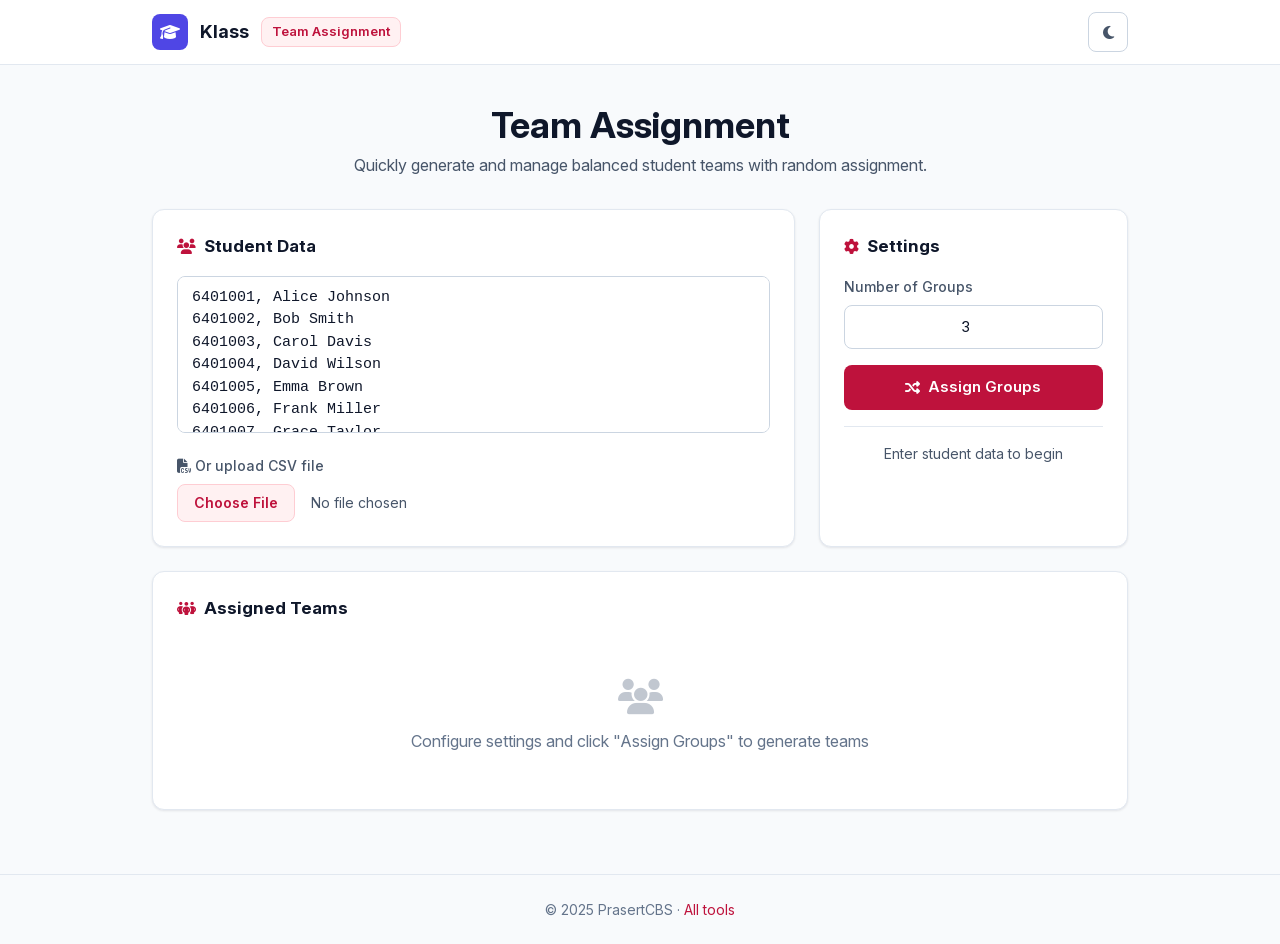
==== KAssignTeam.html @ cab0b7e5 "Give each app its own Office-style accent color - assets/accents.css: per-app overrides of the six a" ====
<!DOCTYPE html>
<html lang="en" data-app="kassignteam">
<head>
    <meta charset="UTF-8">
    <meta name="viewport" content="width=device-width, initial-scale=1.0">
    <title>Team Assignment – Klass</title>
    <meta name="theme-color" content="#4f46e5">
    <link rel="manifest" href="manifest.webmanifest">
    <link rel="icon" type="image/png" href="icons/favicon-64.png">
    <link rel="apple-touch-icon" href="icons/apple-touch-icon.png">
    <link rel="stylesheet" href="assets/fonts/inter.css">
    <link rel="stylesheet" href="assets/fontawesome/css/all.min.css">
    <link rel="stylesheet" href="assets/klass.css">
    <link rel="stylesheet" href="assets/accents.css">
    <script src="assets/tailwind.js"></script>
    <script src="assets/theme.js"></script>
    <style>
        .team-group {
            background-color: var(--surface-2);
            border: 1px solid var(--border);
            border-left: 3px solid var(--accent);
            border-radius: 0.75rem;
        }
        .name-card {
            background-color: var(--surface);
            border: 1px solid var(--border-strong);
            border-radius: 0.5rem;
            padding: 0.5rem 1rem;
            font-size: 0.875rem;
            line-height: 1.4;
            transition: all 0.3s ease;
        }
        .name-card.final {
            border-color: var(--accent-border);
        }
    </style>
</head>
<body class="font-sans min-h-screen flex flex-col">
    <nav class="k-nav">
        <div class="container mx-auto max-w-5xl px-6 h-16 flex items-center justify-between">
            <div class="flex items-center gap-3">
                <a href="index.html" class="flex items-center gap-3">
                    <div class="k-logo"><i class="fa-solid fa-graduation-cap"></i></div>
                    <span class="text-lg font-bold">Klass</span>
                </a>
                <span class="k-badge">Team Assignment</span>
            </div>
            <button id="themeToggle" class="k-btn k-btn-secondary k-btn-icon" aria-label="Toggle dark mode" title="Toggle dark mode">
                <i class="fa-solid fa-moon"></i>
            </button>
        </div>
    </nav>

    <header class="container mx-auto max-w-5xl px-6 pt-10 pb-8 text-center">
        <h1 class="text-3xl md:text-4xl font-bold mb-2">Team Assignment</h1>
        <p class="k-status text-base max-w-xl mx-auto">Quickly generate and manage balanced student teams with random assignment.</p>
    </header>

    <main class="flex-1 container mx-auto max-w-5xl px-6 pb-16">
        <div class="space-y-6">

            <div class="grid gap-6 lg:grid-cols-3">
                <div class="lg:col-span-2 k-card p-6">
                    <h2 class="k-card-title mb-4"><i class="fa-solid fa-users"></i>Student Data</h2>
                    <textarea id="studentText" rows="6" placeholder="Enter student data (ID, Name per line)...&#10;12345, John Doe&#10;67890, Jane Smith" class="k-input w-full resize-none font-mono">6401001, Alice Johnson
6401002, Bob Smith
6401003, Carol Davis
6401004, David Wilson
6401005, Emma Brown
6401006, Frank Miller
6401007, Grace Taylor
6401008, Henry Anderson
6401009, Ivy Thomas
6401010, Jack White</textarea>

                    <div class="mt-4">
                        <label for="fileInput" class="k-label block mb-2">
                            <i class="fa-solid fa-file-csv mr-1"></i>Or upload CSV file
                        </label>
                        <input type="file" id="fileInput" accept=".csv" class="k-file block w-full text-sm t-muted"/>
                    </div>
                </div>

                <div class="k-card p-6">
                    <h2 class="k-card-title mb-4"><i class="fa-solid fa-gear"></i>Settings</h2>

                    <div class="space-y-4">
                        <div>
                            <label for="groupCount" class="k-label block mb-2">Number of Groups</label>
                            <input type="number" id="groupCount" min="2" max="20" value="3" class="k-input w-full text-center">
                        </div>

                        <button id="assignBtn" onclick="randomizeGroups()" class="k-btn k-btn-primary w-full">
                            <i class="fa-solid fa-shuffle"></i>Assign Groups
                        </button>

                        <button id="downloadBtn" onclick="downloadCSV()" class="k-btn k-btn-secondary w-full hidden">
                            <i class="fa-solid fa-download"></i>Download CSV
                        </button>
                    </div>

                    <div id="statusBar" class="k-status mt-4 pt-4 text-center" style="border-top: 1px solid var(--border);" role="status">
                        Enter student data to begin
                    </div>
                </div>
            </div>

            <div class="k-card p-6">
                <h2 class="k-card-title mb-6"><i class="fa-solid fa-people-group"></i>Assigned Teams</h2>
                <div id="result" class="space-y-4">
                    <div class="text-center t-faint py-8">
                        <i class="fa-solid fa-users text-4xl mb-3 opacity-40"></i>
                        <p>Configure settings and click "Assign Groups" to generate teams</p>
                    </div>
                </div>
            </div>
        </div>
    </main>

    <footer class="k-footer">
        <div class="container mx-auto max-w-5xl px-6 py-6 text-center">
            <span>&copy; 2025 PrasertCBS &middot; <a href="index.html" class="t-accent hover:underline">All tools</a></span>
        </div>
    </footer>

    <script>
        let groups = [];
        let groupData = [];
        let students = [];

        document.getElementById('fileInput').addEventListener('change', function(e) {
            const file = e.target.files[0];
            if (!file) return;
            const reader = new FileReader();
            reader.onload = function(evt) {
                document.getElementById('studentText').value = evt.target.result;
            };
            reader.readAsText(file);
        });

        function parseInput() {
            const text = document.getElementById('studentText').value.trim();
            if (text) {
                const firstLine = text.split('\n')[0];
                const hasTabs = firstLine.includes('\t');
                const hasCommas = firstLine.includes(',');

                let parsedData = text
                    .split('\n')
                    .map(row => {
                        const separator = hasTabs ? '\t' : ',';
                        return row.split(separator).map(field => field.trim());
                    })
                    .filter(arr => arr.length >= 1 && arr[0]);

                if (parsedData.every(row => row.length === 1)) {
                    parsedData = parsedData.map((row, index) => [String(index + 1), row[0]]);
                } else {
                    parsedData = parsedData.filter(arr => arr.length >= 2 && arr[0] && arr[1]);
                }

                return parsedData;
            }
            return [];
        }

        function shuffleArray(array) {
            for (let i = array.length - 1; i > 0; i--) {
                const j = Math.floor(Math.random() * (i + 1));
                [array[i], array[j]] = [array[j], array[i]];
            }
        }

        function balancedGroups(studentsArr, nGroups) {
            let total = studentsArr.length;
            let baseSize = Math.floor(total / nGroups);
            let extras = total % nGroups;
            let result = [];
            let idx = 0;
            for (let g = 0; g < nGroups; g++) {
                let thisGroupSize = baseSize + (g < extras ? 1 : 0);
                let thisGroup = studentsArr.slice(idx, idx + thisGroupSize);
                result.push(thisGroup);
                idx += thisGroupSize;
            }
            return result;
        }

        function buildSkeleton(groupsCount, studentsArr) {
            let html = '';
            let balanced = balancedGroups(studentsArr, groupsCount);
            balanced.forEach((grp, i) => {
                html += `
                    <div class="team-group p-4">
                        <div class="flex items-center gap-3 mb-3">
                            <span class="text-lg font-bold t-accent">Group ${i + 1}</span>
                            <span class="k-status">${grp.length} members</span>
                        </div>
                        <div class="flex flex-wrap gap-2">`;
                grp.forEach((_, j) => {
                    html += `<div class="name-card" id="card-${i}-${j}">
                        <span class="t-faint">...</span>
                    </div>`;
                });
                html += `</div></div>`;
            });
            document.getElementById('result').innerHTML = html;
        }

        function animateCards(assignedGroups, studentsArr) {
            let cards = [];
            assignedGroups.forEach((grp, gi) => {
                grp.forEach((stu, si) => {
                    cards.push({gid: gi, sid: si, final: stu});
                });
            });
            cards.forEach((card, idx) => {
                let elem = document.getElementById(`card-${card.gid}-${card.sid}`);
                let duration = 1500 + Math.random() * 500;
                let interval = 75;
                let spins = setInterval(() => {
                    let randIdx = Math.floor(Math.random() * studentsArr.length);
                    elem.innerHTML = `<span class="t-muted">${studentsArr[randIdx][1]}</span><br><span class="text-xs t-faint">${studentsArr[randIdx][0]}</span>`;
                    elem.style.opacity = '0.7';
                }, interval);
                setTimeout(() => {
                    clearInterval(spins);
                    elem.innerHTML = `<span class="t-strong font-medium">${card.final[1]}</span><br><span class="text-xs t-faint">${card.final[0]}</span>`;
                    elem.style.opacity = '1';
                    elem.classList.add('final');
                }, duration);
            });
        }

        function setStatus(msg) {
            document.getElementById('statusBar').textContent = msg;
        }

        function randomizeGroups() {
            students = parseInput();
            const nGroups = parseInt(document.getElementById('groupCount').value, 10);
            if (!students.length) {
                setStatus('Please enter student data');
                return;
            }
            if (nGroups < 2) {
                setStatus('Minimum 2 groups required');
                return;
            }
            if (nGroups > students.length) {
                setStatus('More groups than students');
                return;
            }
            if (nGroups > 20) {
                setStatus('Maximum 20 groups allowed');
                return;
            }

            document.getElementById('assignBtn').disabled = true;
            setStatus('Assigning teams...');

            shuffleArray(students);
            groups = balancedGroups(students, nGroups);
            groupData = [];
            buildSkeleton(nGroups, students);

            setTimeout(() => animateCards(groups, students), 100);
            setTimeout(() => {
                groups.forEach((grp, i) => {
                    grp.forEach(stu => {
                        groupData.push({group: i + 1, id: stu[0], name: stu[1]});
                    });
                });
                document.getElementById('downloadBtn').classList.remove('hidden');
                document.getElementById('assignBtn').disabled = false;
                setStatus(`${students.length} students assigned to ${nGroups} teams`);
            }, 2200);
        }

        function downloadCSV() {
            if (!groupData.length) return;
            const rows = [['Group', 'ID', 'Name'], ...groupData.map(row => [row.group, row.id, row.name])];
            const csvContent = rows.map(row => row.join(',')).join('\n');
            const utf8BOM = '\uFEFF';
            const blob = new Blob([utf8BOM + csvContent], {type: 'text/csv'});
            const url = URL.createObjectURL(blob);
            const a = document.createElement('a');
            a.href = url;
            a.download = 'group_assignments.csv';
            a.click();
            URL.revokeObjectURL(url);
            setStatus('CSV downloaded');
        }
    </script>
    <script src="assets/app.js"></script>
</body>
</html>
---- assets/fonts/inter.css ----
@font-face {
    font-family: 'Inter';
    font-style: normal;
    font-weight: 100 900;
    font-display: swap;
    src: url('InterVariable.woff2') format('woff2');
}
---- assets/klass.css ----
/* Klass design system — shared tokens + components (light default, .dark on <html>) */

:root {
    --bg: #f8fafc;
    --surface: #ffffff;
    --surface-2: #f1f5f9;
    --text: #0f172a;
    --text-muted: #475569;
    --text-faint: #64748b;
    --border: #e2e8f0;
    --border-strong: #cbd5e1;
    --accent: #4f46e5;
    --accent-hover: #4338ca;
    --accent-fg: #4f46e5;
    --accent-soft: #eef2ff;
    --accent-border: #c7d2fe;
    --danger: #dc2626;
    --danger-soft: #fef2f2;
    --danger-border: #fecaca;
    --warning-fg: #92400e;
    --warning-soft: #fffbeb;
    --warning-border: #fde68a;
    --shadow-card: 0 1px 2px rgb(15 23 42 / 0.04), 0 1px 3px rgb(15 23 42 / 0.06);
    --ring: rgb(79 70 229 / 0.35);
}

html.dark {
    --bg: #020617;
    --surface: #0f172a;
    --surface-2: #1e293b;
    --text: #f1f5f9;
    --text-muted: #cbd5e1;
    --text-faint: #94a3b8;
    --border: #1e293b;
    --border-strong: #334155;
    --accent: #4f46e5;
    --accent-hover: #6366f1;
    --accent-fg: #a5b4fc;
    --accent-soft: rgb(99 102 241 / 0.15);
    --accent-border: rgb(129 140 248 / 0.35);
    --danger: #f87171;
    --danger-soft: rgb(220 38 38 / 0.12);
    --danger-border: rgb(248 113 113 / 0.35);
    --warning-fg: #fcd34d;
    --warning-soft: rgb(217 119 6 / 0.12);
    --warning-border: rgb(252 211 77 / 0.3);
    --shadow-card: 0 1px 2px rgb(0 0 0 / 0.4);
    --ring: rgb(165 180 252 / 0.4);
}

html {
    background-color: var(--bg);
}

body {
    background-color: var(--bg);
    color: var(--text);
    font-size: 16px;
    line-height: 1.6;
    -webkit-font-smoothing: antialiased;
    transition: background-color 0.2s ease, color 0.2s ease;
}

::selection {
    background: var(--accent);
    color: #ffffff;
}

:focus-visible {
    outline: 2px solid var(--accent);
    outline-offset: 2px;
}

/* ---- Layout chrome ---- */

.k-nav {
    border-bottom: 1px solid var(--border);
    background-color: var(--surface);
}

.k-footer {
    border-top: 1px solid var(--border);
    color: var(--text-faint);
    font-size: 0.875rem;
}

.k-logo {
    width: 2.25rem;
    height: 2.25rem;
    border-radius: 0.5rem;
    background-color: var(--accent);
    color: #ffffff;
    display: flex;
    align-items: center;
    justify-content: center;
    flex: none;
}

/* ---- Cards ---- */

.k-card {
    background-color: var(--surface);
    border: 1px solid var(--border);
    border-radius: 0.75rem;
    box-shadow: var(--shadow-card);
}

.k-card-title {
    font-size: 1.0625rem;
    font-weight: 700;
    color: var(--text);
    display: flex;
    align-items: center;
    gap: 0.5rem;
}

.k-card-title .fa-solid {
    color: var(--accent-fg);
    font-size: 0.9375rem;
}

/* ---- Buttons ---- */

.k-btn {
    display: inline-flex;
    align-items: center;
    justify-content: center;
    gap: 0.5rem;
    font-weight: 600;
    font-size: 0.9375rem;
    border-radius: 0.5rem;
    padding: 0.625rem 1rem;
    border: 1px solid transparent;
    cursor: pointer;
    transition: background-color 0.15s ease, border-color 0.15s ease, color 0.15s ease;
    white-space: nowrap;
}

.k-btn:disabled {
    opacity: 0.5;
    cursor: not-allowed;
}

.k-btn-primary {
    background-color: var(--accent);
    color: #ffffff;
}

.k-btn-primary:hover:not(:disabled) {
    background-color: var(--accent-hover);
}

.k-btn-secondary {
    background-color: var(--surface);
    border-color: var(--border-strong);
    color: var(--text-muted);
}

.k-btn-secondary:hover:not(:disabled) {
    background-color: var(--surface-2);
    color: var(--text);
}

.k-btn-danger {
    background-color: var(--danger-soft);
    border-color: var(--danger-border);
    color: var(--danger);
}

.k-btn-danger:hover:not(:disabled) {
    border-color: var(--danger);
}

.k-btn-icon {
    padding: 0.625rem;
    width: 2.5rem;
    height: 2.5rem;
}

/* ---- Forms ---- */

.k-input {
    background-color: var(--surface);
    border: 1px solid var(--border-strong);
    border-radius: 0.5rem;
    padding: 0.625rem 0.875rem;
    font-size: 0.9375rem;
    color: var(--text);
    transition: border-color 0.15s ease, box-shadow 0.15s ease;
}

.k-input::placeholder {
    color: var(--text-faint);
}

.k-input:focus {
    outline: none;
    border-color: var(--accent);
    box-shadow: 0 0 0 3px var(--ring);
}

.k-label {
    font-size: 0.875rem;
    font-weight: 500;
    color: var(--text-muted);
}

.k-check {
    width: 1rem;
    height: 1rem;
    accent-color: var(--accent);
}

.k-range {
    accent-color: var(--accent);
}

.k-file::file-selector-button {
    margin-right: 1rem;
    padding: 0.5rem 1rem;
    border-radius: 0.5rem;
    border: 1px solid var(--accent-border);
    background-color: var(--accent-soft);
    color: var(--accent-fg);
    font-size: 0.875rem;
    font-weight: 600;
    cursor: pointer;
    transition: background-color 0.15s ease;
}

/* ---- Small pieces ---- */

.k-badge {
    display: inline-flex;
    align-items: center;
    gap: 0.375rem;
    padding: 0.25rem 0.625rem;
    border-radius: 0.5rem;
    background-color: var(--accent-soft);
    border: 1px solid var(--accent-border);
    color: var(--accent-fg);
    font-size: 0.8125rem;
    font-weight: 600;
}

.k-status {
    font-size: 0.875rem;
    color: var(--text-muted);
}

.k-warning {
    padding: 0.375rem 0.75rem;
    border-radius: 0.5rem;
    background-color: var(--warning-soft);
    border: 1px solid var(--warning-border);
    color: var(--warning-fg);
    font-size: 0.875rem;
}

/* Theme-aware text helpers (usable from JS-built markup) */
.t-strong { color: var(--text); }
.t-muted { color: var(--text-muted); }
.t-faint { color: var(--text-faint); }
.t-accent { color: var(--accent-fg); }

/* Big display area for picked names / roulette results */
.k-stage {
    background-color: var(--surface-2);
    border: 1px solid var(--border);
    border-radius: 0.75rem;
}

.k-stage-win {
    border-color: var(--accent-border);
    background-color: var(--accent-soft);
}

@media (prefers-reduced-motion: reduce) {
    * {
        animation-duration: 0.01ms !important;
        transition-duration: 0.01ms !important;
    }
}
---- assets/accents.css ----
/* accents.css — per-app identity colors (Office-suite style).
   Each app page sets <html data-app="…">; the .accent-<app> aliases color
   the launcher tiles on index.html. Overrides only the six accent variables
   from klass.css — chrome stays neutral, the Klass logo stays indigo.
   All pairings AA-checked: white on --accent, --accent-fg on surfaces. */

/* ── KRandom · emerald ── */
html[data-app="krandom"], .accent-krandom {
    --accent: #047857;
    --accent-hover: #065f46;
    --accent-fg: #047857;
    --accent-soft: #ecfdf5;
    --accent-border: #a7f3d0;
    --ring: rgb(4 120 87 / 0.35);
}
html.dark[data-app="krandom"], html.dark .accent-krandom {
    --accent: #047857;
    --accent-hover: #059669;
    --accent-fg: #34d399;
    --accent-soft: rgb(52 211 153 / 0.15);
    --accent-border: rgb(52 211 153 / 0.35);
    --ring: rgb(52 211 153 / 0.4);
}

/* ── KAssignTeam · rose ── */
html[data-app="kassignteam"], .accent-kassignteam {
    --accent: #be123c;
    --accent-hover: #9f1239;
    --accent-fg: #be123c;
    --accent-soft: #fff1f2;
    --accent-border: #fecdd3;
    --ring: rgb(190 18 60 / 0.35);
}
html.dark[data-app="kassignteam"], html.dark .accent-kassignteam {
    --accent: #be123c;
    --accent-hover: #e11d48;
    --accent-fg: #fb7185;
    --accent-soft: rgb(251 113 133 / 0.15);
    --accent-border: rgb(251 113 133 / 0.35);
    --ring: rgb(251 113 133 / 0.4);
}

/* ── KPresenter · orange ── */
html[data-app="kpresenter"], .accent-kpresenter {
    --accent: #c2410c;
    --accent-hover: #9a3412;
    --accent-fg: #c2410c;
    --accent-soft: #fff7ed;
    --accent-border: #fed7aa;
    --ring: rgb(194 65 12 / 0.35);
}
html.dark[data-app="kpresenter"], html.dark .accent-kpresenter {
    --accent: #c2410c;
    --accent-hover: #ea580c;
    --accent-fg: #fb923c;
    --accent-soft: rgb(251 146 60 / 0.15);
    --accent-border: rgb(251 146 60 / 0.35);
    --ring: rgb(251 146 60 / 0.4);
}

/* ── KSeatingChart · cyan ── */
html[data-app="kseatingchart"], .accent-kseatingchart {
    --accent: #0e7490;
    --accent-hover: #155e75;
    --accent-fg: #0e7490;
    --accent-soft: #ecfeff;
    --accent-border: #a5f3fc;
    --ring: rgb(14 116 144 / 0.35);
}
html.dark[data-app="kseatingchart"], html.dark .accent-kseatingchart {
    --accent: #0e7490;
    --accent-hover: #0891b2;
    --accent-fg: #22d3ee;
    --accent-soft: rgb(34 211 238 / 0.15);
    --accent-border: rgb(34 211 238 / 0.35);
    --ring: rgb(34 211 238 / 0.4);
}

/* ── KTempo · blue ── */
html[data-app="ktempo"], .accent-ktempo {
    --accent: #2563eb;
    --accent-hover: #1d4ed8;
    --accent-fg: #2563eb;
    --accent-soft: #eff6ff;
    --accent-border: #bfdbfe;
    --ring: rgb(37 99 235 / 0.35);
}
html.dark[data-app="ktempo"], html.dark .accent-ktempo {
    --accent: #2563eb;
    --accent-hover: #3b82f6;
    --accent-fg: #60a5fa;
    --accent-soft: rgb(96 165 250 / 0.15);
    --accent-border: rgb(96 165 250 / 0.35);
    --ring: rgb(96 165 250 / 0.4);
}

/* Launcher tiles: colored icon square per app */
.k-tile {
    background-color: var(--accent-soft);
    color: var(--accent-fg);
}

/* The Klass logo is the suite brand — always indigo, regardless of app accent */
.k-logo {
    background-color: #4f46e5;
}
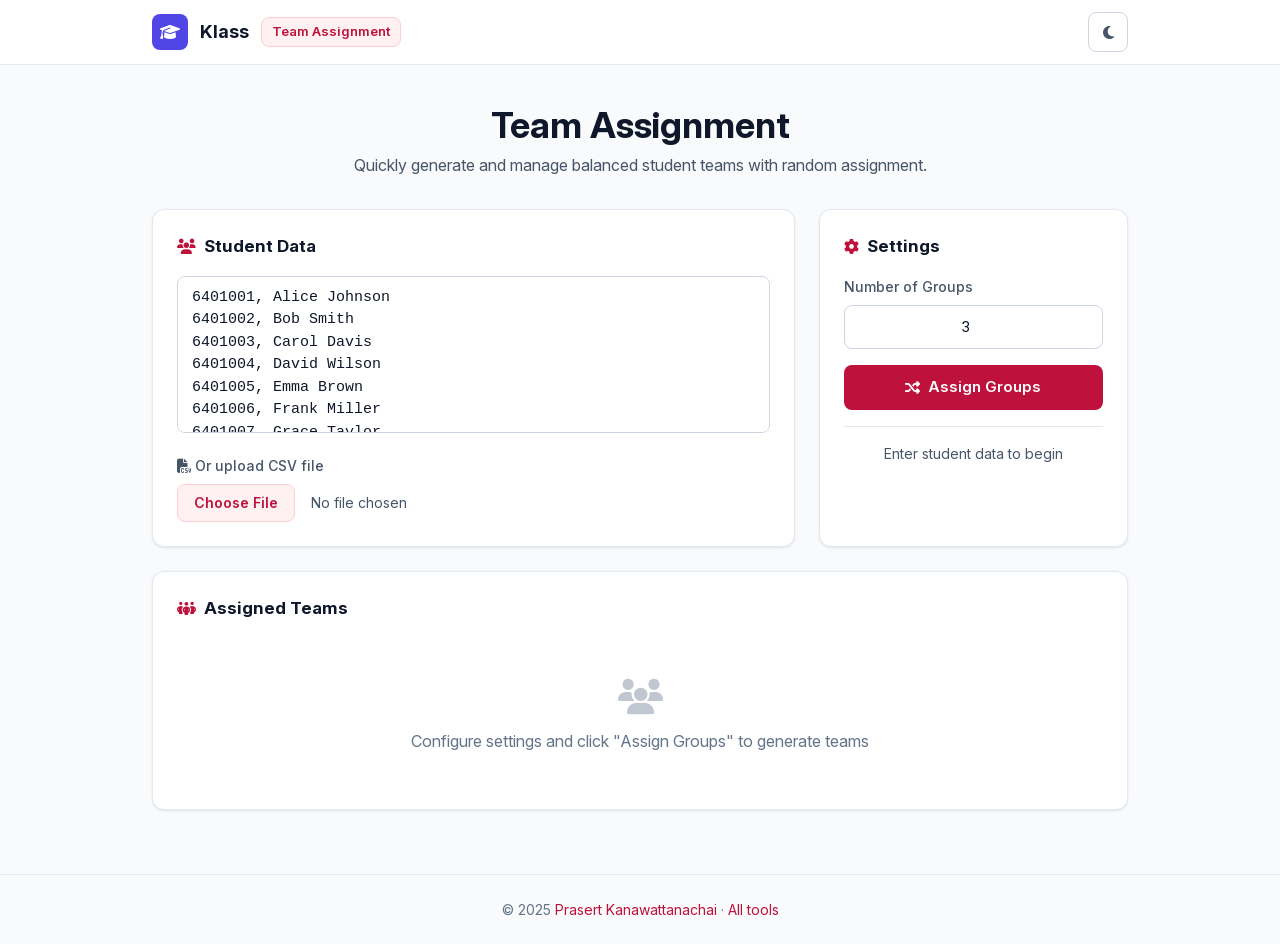
==== commit 51ed83e6: "Credit Prasert Kanawattanachai in all app footers Replace the PrasertCBS byline with the full name a" ====
--- a/KAssignTeam.html
+++ b/KAssignTeam.html
@@ -16,10 +16,13 @@
     <script src="assets/theme.js"></script>
     <style>
         .team-group {
-            background-color: var(--surface-2);
+            background-color: var(--grp-soft);
             border: 1px solid var(--border);
-            border-left: 3px solid var(--accent);
+            border-left: 4px solid var(--grp);
             border-radius: 0.75rem;
+        }
+        .team-group .group-title {
+            color: var(--grp);
         }
         .name-card {
             background-color: var(--surface);
@@ -31,8 +34,30 @@
             transition: all 0.3s ease;
         }
         .name-card.final {
-            border-color: var(--accent-border);
-        }
+            border-color: var(--grp-border);
+        }
+
+        /* 10 cycling group hues (light / dark), distinct from the page's rose accent */
+        .g0 { --grp: #1d4ed8; --grp-soft: rgb(29 78 216 / 0.05);   --grp-border: rgb(29 78 216 / 0.45); }
+        .g1 { --grp: #047857; --grp-soft: rgb(4 120 87 / 0.05);    --grp-border: rgb(4 120 87 / 0.45); }
+        .g2 { --grp: #b45309; --grp-soft: rgb(180 83 9 / 0.05);    --grp-border: rgb(180 83 9 / 0.45); }
+        .g3 { --grp: #6d28d9; --grp-soft: rgb(109 40 217 / 0.05);  --grp-border: rgb(109 40 217 / 0.45); }
+        .g4 { --grp: #0f766e; --grp-soft: rgb(15 118 110 / 0.05);  --grp-border: rgb(15 118 110 / 0.45); }
+        .g5 { --grp: #a21caf; --grp-soft: rgb(162 28 175 / 0.05);  --grp-border: rgb(162 28 175 / 0.45); }
+        .g6 { --grp: #4d7c0f; --grp-soft: rgb(77 124 15 / 0.05);   --grp-border: rgb(77 124 15 / 0.45); }
+        .g7 { --grp: #0369a1; --grp-soft: rgb(3 105 161 / 0.05);   --grp-border: rgb(3 105 161 / 0.45); }
+        .g8 { --grp: #c2410c; --grp-soft: rgb(194 65 12 / 0.05);   --grp-border: rgb(194 65 12 / 0.45); }
+        .g9 { --grp: #4338ca; --grp-soft: rgb(67 56 202 / 0.05);   --grp-border: rgb(67 56 202 / 0.45); }
+        html.dark .g0 { --grp: #60a5fa; --grp-soft: rgb(96 165 250 / 0.08);  --grp-border: rgb(96 165 250 / 0.45); }
+        html.dark .g1 { --grp: #34d399; --grp-soft: rgb(52 211 153 / 0.08);  --grp-border: rgb(52 211 153 / 0.45); }
+        html.dark .g2 { --grp: #fbbf24; --grp-soft: rgb(251 191 36 / 0.08);  --grp-border: rgb(251 191 36 / 0.45); }
+        html.dark .g3 { --grp: #a78bfa; --grp-soft: rgb(167 139 250 / 0.08); --grp-border: rgb(167 139 250 / 0.45); }
+        html.dark .g4 { --grp: #2dd4bf; --grp-soft: rgb(45 212 191 / 0.08);  --grp-border: rgb(45 212 191 / 0.45); }
+        html.dark .g5 { --grp: #e879f9; --grp-soft: rgb(232 121 249 / 0.08); --grp-border: rgb(232 121 249 / 0.45); }
+        html.dark .g6 { --grp: #a3e635; --grp-soft: rgb(163 230 53 / 0.08);  --grp-border: rgb(163 230 53 / 0.45); }
+        html.dark .g7 { --grp: #38bdf8; --grp-soft: rgb(56 189 248 / 0.08);  --grp-border: rgb(56 189 248 / 0.45); }
+        html.dark .g8 { --grp: #fb923c; --grp-soft: rgb(251 146 60 / 0.08);  --grp-border: rgb(251 146 60 / 0.45); }
+        html.dark .g9 { --grp: #818cf8; --grp-soft: rgb(129 140 248 / 0.08); --grp-border: rgb(129 140 248 / 0.45); }
     </style>
 </head>
 <body class="font-sans min-h-screen flex flex-col">
@@ -119,7 +144,7 @@
 
     <footer class="k-footer">
         <div class="container mx-auto max-w-5xl px-6 py-6 text-center">
-            <span>&copy; 2025 PrasertCBS &middot; <a href="index.html" class="t-accent hover:underline">All tools</a></span>
+            <span>&copy; 2025 <a href="https://github.com/prasertcbs" target="_blank" rel="noopener" class="t-accent hover:underline">Prasert Kanawattanachai</a> &middot; <a href="index.html" class="t-accent hover:underline">All tools</a></span>
         </div>
     </footer>
 
@@ -191,9 +216,9 @@
             let balanced = balancedGroups(studentsArr, groupsCount);
             balanced.forEach((grp, i) => {
                 html += `
-                    <div class="team-group p-4">
+                    <div class="team-group g${i % 10} p-4">
                         <div class="flex items-center gap-3 mb-3">
-                            <span class="text-lg font-bold t-accent">Group ${i + 1}</span>
+                            <span class="group-title text-lg font-bold">Group ${i + 1}</span>
                             <span class="k-status">${grp.length} members</span>
                         </div>
                         <div class="flex flex-wrap gap-2">`;
--- a/assets/accents.css
+++ b/assets/accents.css
@@ -94,6 +94,24 @@
     --ring: rgb(96 165 250 / 0.4);
 }
 
+/* ── KQR · purple ── */
+html[data-app="kqr"], .accent-kqr {
+    --accent: #7e22ce;
+    --accent-hover: #6b21a8;
+    --accent-fg: #7e22ce;
+    --accent-soft: #faf5ff;
+    --accent-border: #e9d5ff;
+    --ring: rgb(126 34 206 / 0.35);
+}
+html.dark[data-app="kqr"], html.dark .accent-kqr {
+    --accent: #7e22ce;
+    --accent-hover: #9333ea;
+    --accent-fg: #c084fc;
+    --accent-soft: rgb(192 132 252 / 0.15);
+    --accent-border: rgb(192 132 252 / 0.35);
+    --ring: rgb(192 132 252 / 0.4);
+}
+
 /* Launcher tiles: colored icon square per app */
 .k-tile {
     background-color: var(--accent-soft);
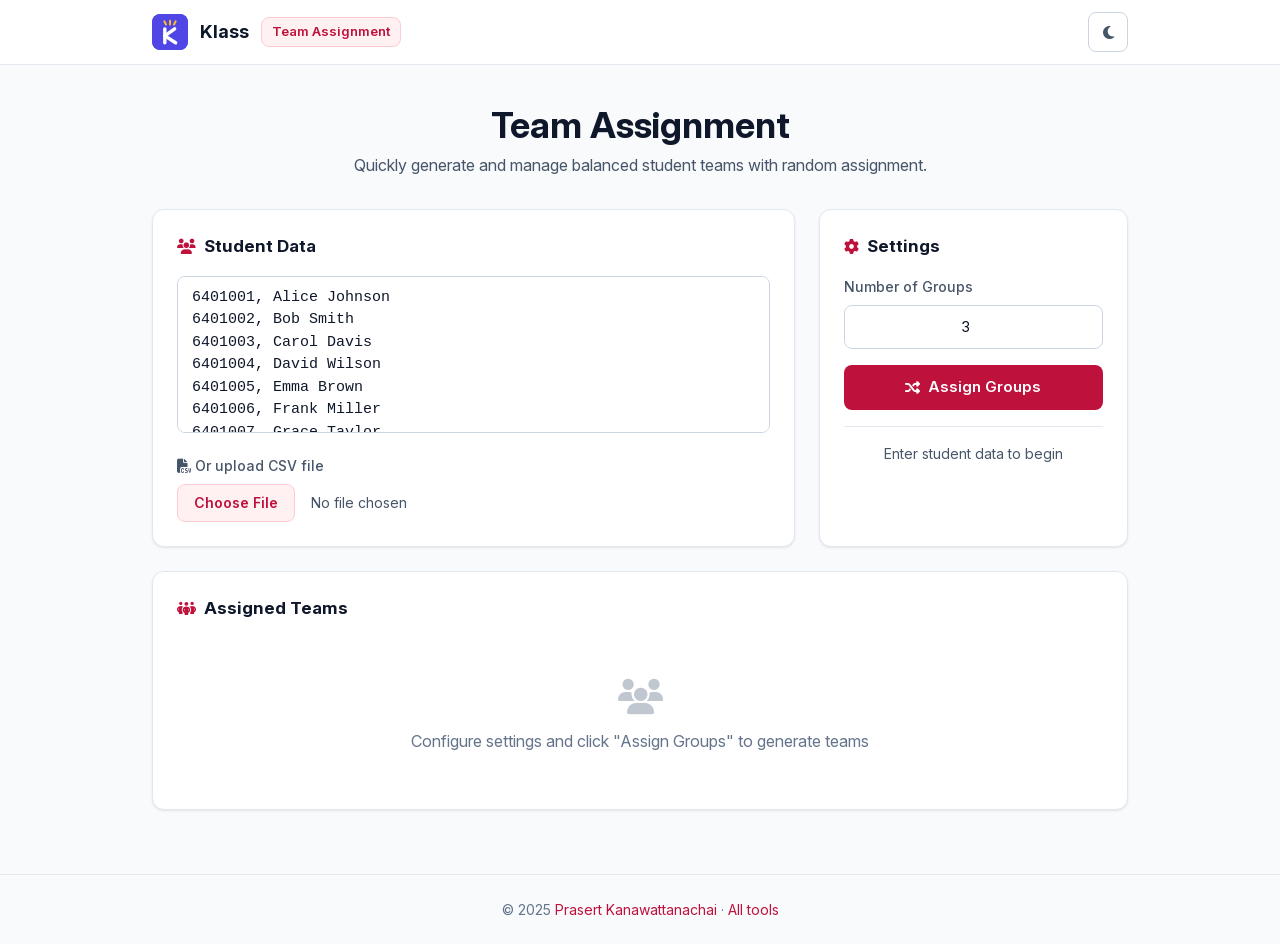
==== commit fa44fe47: "Point the header logo at the app icon The nav logo was still a Font Awesome graduation cap, so the t" ====
--- a/KAssignTeam.html
+++ b/KAssignTeam.html
@@ -14,6 +14,7 @@
     <link rel="stylesheet" href="assets/accents.css">
     <script src="assets/tailwind.js"></script>
     <script src="assets/theme.js"></script>
+    <script src="assets/klass-util.js"></script>
     <style>
         .team-group {
             background-color: var(--grp-soft);
@@ -65,7 +66,7 @@
         <div class="container mx-auto max-w-5xl px-6 h-16 flex items-center justify-between">
             <div class="flex items-center gap-3">
                 <a href="index.html" class="flex items-center gap-3">
-                    <div class="k-logo"><i class="fa-solid fa-graduation-cap"></i></div>
+                    <img class="k-logo" src="icons/icon.svg" alt="">
                     <span class="text-lg font-bold">Klass</span>
                 </a>
                 <span class="k-badge">Team Assignment</span>
@@ -187,13 +188,6 @@
                 return parsedData;
             }
             return [];
-        }
-
-        function shuffleArray(array) {
-            for (let i = array.length - 1; i > 0; i--) {
-                const j = Math.floor(Math.random() * (i + 1));
-                [array[i], array[j]] = [array[j], array[i]];
-            }
         }
 
         function balancedGroups(studentsArr, nGroups) {
@@ -284,7 +278,7 @@
             document.getElementById('assignBtn').disabled = true;
             setStatus('Assigning teams...');
 
-            shuffleArray(students);
+            students = KlassUtil.shuffle(students);
             groups = balancedGroups(students, nGroups);
             groupData = [];
             buildSkeleton(nGroups, students);
@@ -305,15 +299,7 @@
         function downloadCSV() {
             if (!groupData.length) return;
             const rows = [['Group', 'ID', 'Name'], ...groupData.map(row => [row.group, row.id, row.name])];
-            const csvContent = rows.map(row => row.join(',')).join('\n');
-            const utf8BOM = '\uFEFF';
-            const blob = new Blob([utf8BOM + csvContent], {type: 'text/csv'});
-            const url = URL.createObjectURL(blob);
-            const a = document.createElement('a');
-            a.href = url;
-            a.download = 'group_assignments.csv';
-            a.click();
-            URL.revokeObjectURL(url);
+            KlassUtil.downloadCsv('group_assignments.csv', KlassUtil.toCsv(rows));
             setStatus('CSV downloaded');
         }
     </script>
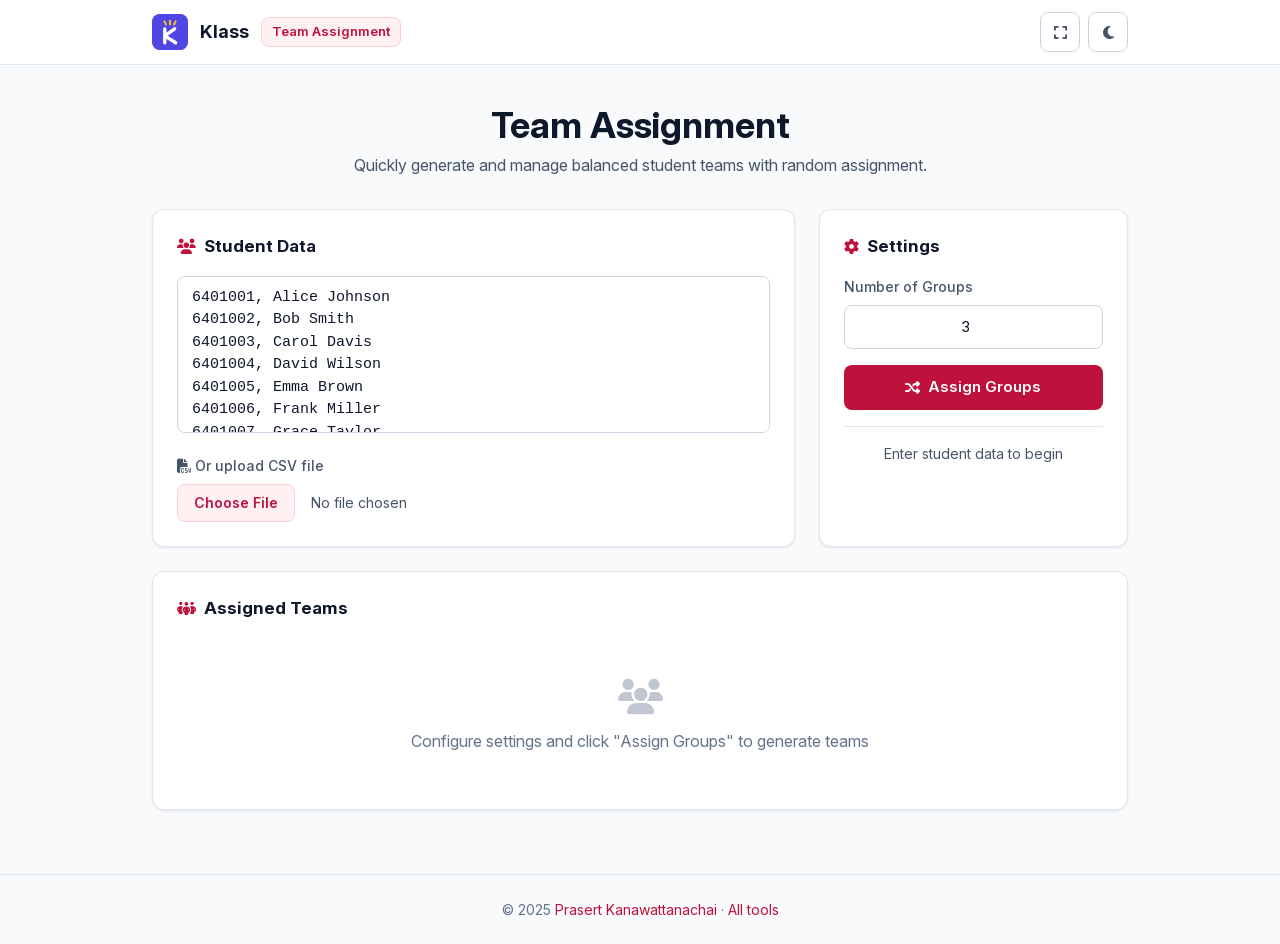
==== commit 14297825: "Add projector focus mode to KAssignTeam Same overlay pattern as KPresenter/KRandom/KTempo: nav expan" ====
--- a/KAssignTeam.html
+++ b/KAssignTeam.html
@@ -36,6 +36,61 @@
         }
         .name-card.final {
             border-color: var(--grp-border);
+        }
+
+        /* Projector focus mode (same overlay pattern as KPresenter/KRandom/KTempo).
+           #result is reparented into .focus-content while the overlay is open, so
+           these rules scale the very same nodes the assignment animation drives. */
+        .focus-overlay {
+            position: fixed;
+            inset: 0;
+            z-index: 100;
+            background: var(--bg);
+            display: flex;
+            align-items: center;
+            justify-content: center;
+            animation: fadein 0.25s ease forwards;
+        }
+        .focus-overlay[hidden] { display: none; }
+        @keyframes fadein {
+            from { opacity: 0; }
+            to { opacity: 1; }
+        }
+        .focus-content {
+            width: min(1600px, 94vw);
+            max-height: calc(100vh - 160px);
+            overflow-y: auto;
+        }
+        .focus-content #result {
+            display: grid;
+            grid-template-columns: repeat(auto-fit, minmax(320px, 1fr));
+            gap: 1rem;
+            align-content: start;
+        }
+        .focus-content #result > * { margin-top: 0; } /* neutralize space-y-4 */
+        .focus-content .group-title { font-size: clamp(1.25rem, 2vw, 1.75rem) !important; }
+        .focus-content .name-card {
+            font-size: clamp(1rem, 1.5vw, 1.375rem);
+            padding: 0.625rem 1.125rem;
+        }
+        .exit-focus {
+            position: absolute;
+            top: 16px;
+            right: 16px;
+            opacity: 0.5;
+        }
+        .exit-focus:hover { opacity: 1; }
+        .focus-actions {
+            position: absolute;
+            bottom: 40px;
+            left: 0;
+            right: 0;
+            display: flex;
+            justify-content: center;
+            gap: 0.75rem;
+        }
+        @media (prefers-reduced-motion: reduce) {
+            .focus-overlay { animation: none; }
         }
 
         /* 10 cycling group hues (light / dark), distinct from the page's rose accent */
@@ -71,9 +126,14 @@
                 </a>
                 <span class="k-badge">Team Assignment</span>
             </div>
-            <button id="themeToggle" class="k-btn k-btn-secondary k-btn-icon" aria-label="Toggle dark mode" title="Toggle dark mode">
-                <i class="fa-solid fa-moon"></i>
-            </button>
+            <div class="flex items-center gap-2">
+                <button id="focusBtn" class="k-btn k-btn-secondary k-btn-icon" aria-label="Focus mode" title="Focus mode">
+                    <i class="fa-solid fa-expand"></i>
+                </button>
+                <button id="themeToggle" class="k-btn k-btn-secondary k-btn-icon" aria-label="Toggle dark mode" title="Toggle dark mode">
+                    <i class="fa-solid fa-moon"></i>
+                </button>
+            </div>
         </div>
     </nav>
 
@@ -148,6 +208,17 @@
             <span>&copy; 2025 <a href="https://github.com/prasertcbs" target="_blank" rel="noopener" class="t-accent hover:underline">Prasert Kanawattanachai</a> &middot; <a href="index.html" class="t-accent hover:underline">All tools</a></span>
         </div>
     </footer>
+
+    <!-- Projector focus mode: #result is moved in here while open -->
+    <div id="focusOverlay" class="focus-overlay" hidden>
+        <div id="focusContent" class="focus-content"></div>
+        <button id="exitFocusBtn" class="k-btn k-btn-secondary exit-focus">✕ Exit (Esc)</button>
+        <div class="focus-actions">
+            <button id="focusAssignBtn" class="k-btn k-btn-primary" onclick="randomizeGroups()">
+                <i class="fa-solid fa-shuffle"></i>Assign Groups
+            </button>
+        </div>
+    </div>
 
     <script>
         let groups = [];
@@ -255,6 +326,11 @@
             document.getElementById('statusBar').textContent = msg;
         }
 
+        function setAssignDisabled(disabled) {
+            document.getElementById('assignBtn').disabled = disabled;
+            document.getElementById('focusAssignBtn').disabled = disabled;
+        }
+
         function randomizeGroups() {
             students = parseInput();
             const nGroups = parseInt(document.getElementById('groupCount').value, 10);
@@ -275,7 +351,7 @@
                 return;
             }
 
-            document.getElementById('assignBtn').disabled = true;
+            setAssignDisabled(true);
             setStatus('Assigning teams...');
 
             students = KlassUtil.shuffle(students);
@@ -291,7 +367,7 @@
                     });
                 });
                 document.getElementById('downloadBtn').classList.remove('hidden');
-                document.getElementById('assignBtn').disabled = false;
+                setAssignDisabled(false);
                 setStatus(`${students.length} students assigned to ${nGroups} teams`);
             }, 2200);
         }
@@ -302,6 +378,27 @@
             KlassUtil.downloadCsv('group_assignments.csv', KlassUtil.toCsv(rows));
             setStatus('CSV downloaded');
         }
+
+        // Focus mode: fixed overlay toggled via [hidden], same pattern as the
+        // other Klass tools. The single #result node is reparented (not cloned)
+        // so the per-card animation intervals keep driving the visible cards
+        // and card-N-N ids stay unique.
+        const focusOverlay = document.getElementById('focusOverlay');
+        const focusContent = document.getElementById('focusContent');
+        const resultCard = document.getElementById('result').parentElement;
+        function enterFocus() {
+            focusContent.appendChild(document.getElementById('result'));
+            focusOverlay.hidden = false;
+        }
+        function exitFocus() {
+            resultCard.appendChild(document.getElementById('result'));
+            focusOverlay.hidden = true;
+        }
+        document.getElementById('focusBtn').onclick = enterFocus;
+        document.getElementById('exitFocusBtn').onclick = exitFocus;
+        document.addEventListener('keydown', (e) => {
+            if (e.key === 'Escape' && !focusOverlay.hidden) exitFocus();
+        });
     </script>
     <script src="assets/app.js"></script>
 </body>
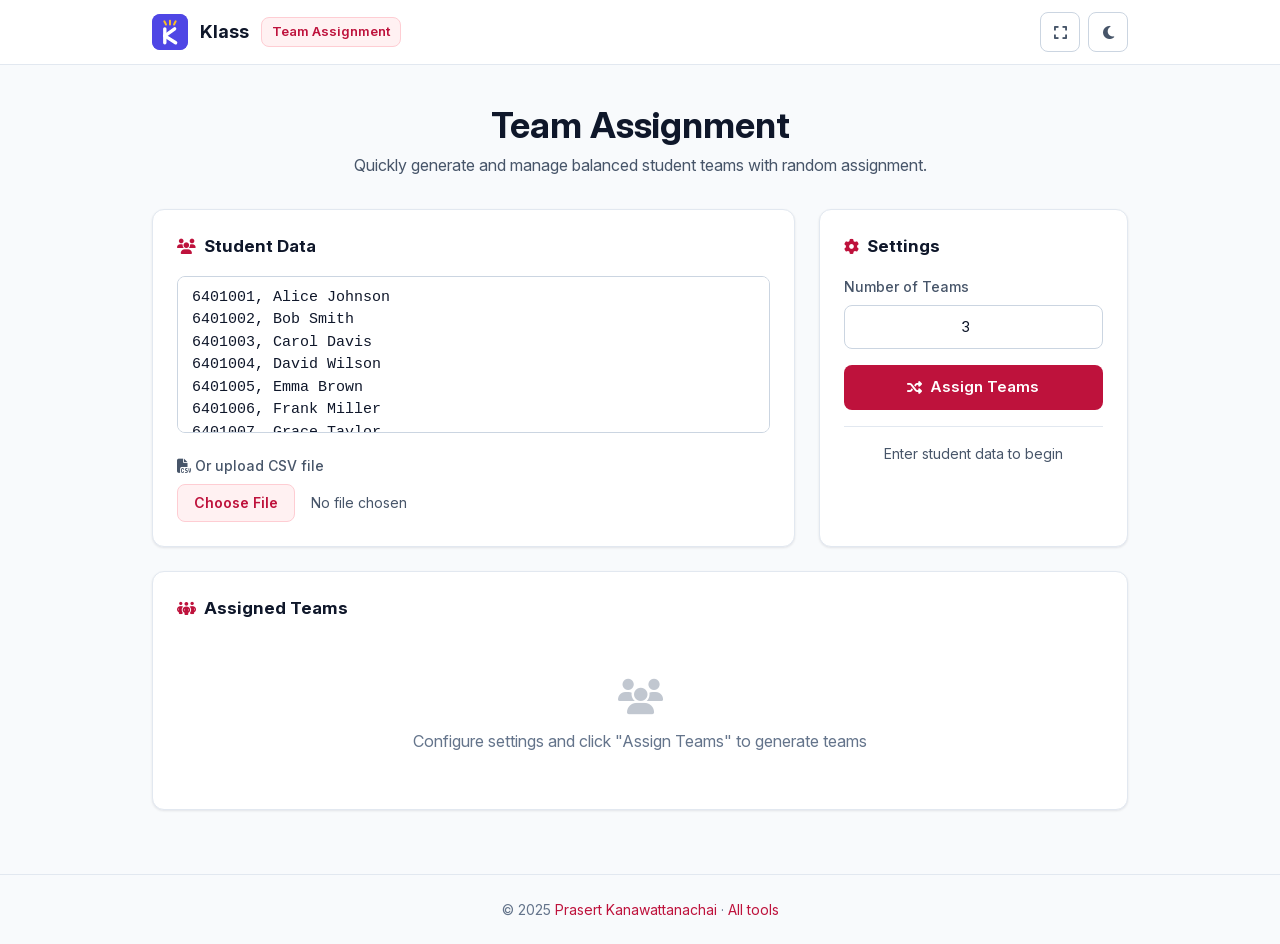
==== commit faae179b: "Auto-enter focus mode on Assign Teams and say Team instead of Group Clicking Assign now opens the pr" ====
--- a/KAssignTeam.html
+++ b/KAssignTeam.html
@@ -172,12 +172,12 @@
 
                     <div class="space-y-4">
                         <div>
-                            <label for="groupCount" class="k-label block mb-2">Number of Groups</label>
+                            <label for="groupCount" class="k-label block mb-2">Number of Teams</label>
                             <input type="number" id="groupCount" min="2" max="20" value="3" class="k-input w-full text-center">
                         </div>
 
                         <button id="assignBtn" onclick="randomizeGroups()" class="k-btn k-btn-primary w-full">
-                            <i class="fa-solid fa-shuffle"></i>Assign Groups
+                            <i class="fa-solid fa-shuffle"></i>Assign Teams
                         </button>
 
                         <button id="downloadBtn" onclick="downloadCSV()" class="k-btn k-btn-secondary w-full hidden">
@@ -196,7 +196,7 @@
                 <div id="result" class="space-y-4">
                     <div class="text-center t-faint py-8">
                         <i class="fa-solid fa-users text-4xl mb-3 opacity-40"></i>
-                        <p>Configure settings and click "Assign Groups" to generate teams</p>
+                        <p>Configure settings and click "Assign Teams" to generate teams</p>
                     </div>
                 </div>
             </div>
@@ -215,7 +215,7 @@
         <button id="exitFocusBtn" class="k-btn k-btn-secondary exit-focus">✕ Exit (Esc)</button>
         <div class="focus-actions">
             <button id="focusAssignBtn" class="k-btn k-btn-primary" onclick="randomizeGroups()">
-                <i class="fa-solid fa-shuffle"></i>Assign Groups
+                <i class="fa-solid fa-shuffle"></i>Assign Teams
             </button>
         </div>
     </div>
@@ -283,7 +283,7 @@
                 html += `
                     <div class="team-group g${i % 10} p-4">
                         <div class="flex items-center gap-3 mb-3">
-                            <span class="group-title text-lg font-bold">Group ${i + 1}</span>
+                            <span class="group-title text-lg font-bold">Team ${i + 1}</span>
                             <span class="k-status">${grp.length} members</span>
                         </div>
                         <div class="flex flex-wrap gap-2">`;
@@ -339,20 +339,21 @@
                 return;
             }
             if (nGroups < 2) {
-                setStatus('Minimum 2 groups required');
+                setStatus('Minimum 2 teams required');
                 return;
             }
             if (nGroups > students.length) {
-                setStatus('More groups than students');
+                setStatus('More teams than students');
                 return;
             }
             if (nGroups > 20) {
-                setStatus('Maximum 20 groups allowed');
+                setStatus('Maximum 20 teams allowed');
                 return;
             }
 
             setAssignDisabled(true);
             setStatus('Assigning teams...');
+            enterFocus(); // show the assignment on the big stage, like KRandom's spin
 
             students = KlassUtil.shuffle(students);
             groups = balancedGroups(students, nGroups);
@@ -374,8 +375,8 @@
 
         function downloadCSV() {
             if (!groupData.length) return;
-            const rows = [['Group', 'ID', 'Name'], ...groupData.map(row => [row.group, row.id, row.name])];
-            KlassUtil.downloadCsv('group_assignments.csv', KlassUtil.toCsv(rows));
+            const rows = [['Team', 'ID', 'Name'], ...groupData.map(row => [row.group, row.id, row.name])];
+            KlassUtil.downloadCsv('team_assignments.csv', KlassUtil.toCsv(rows));
             setStatus('CSV downloaded');
         }
 
